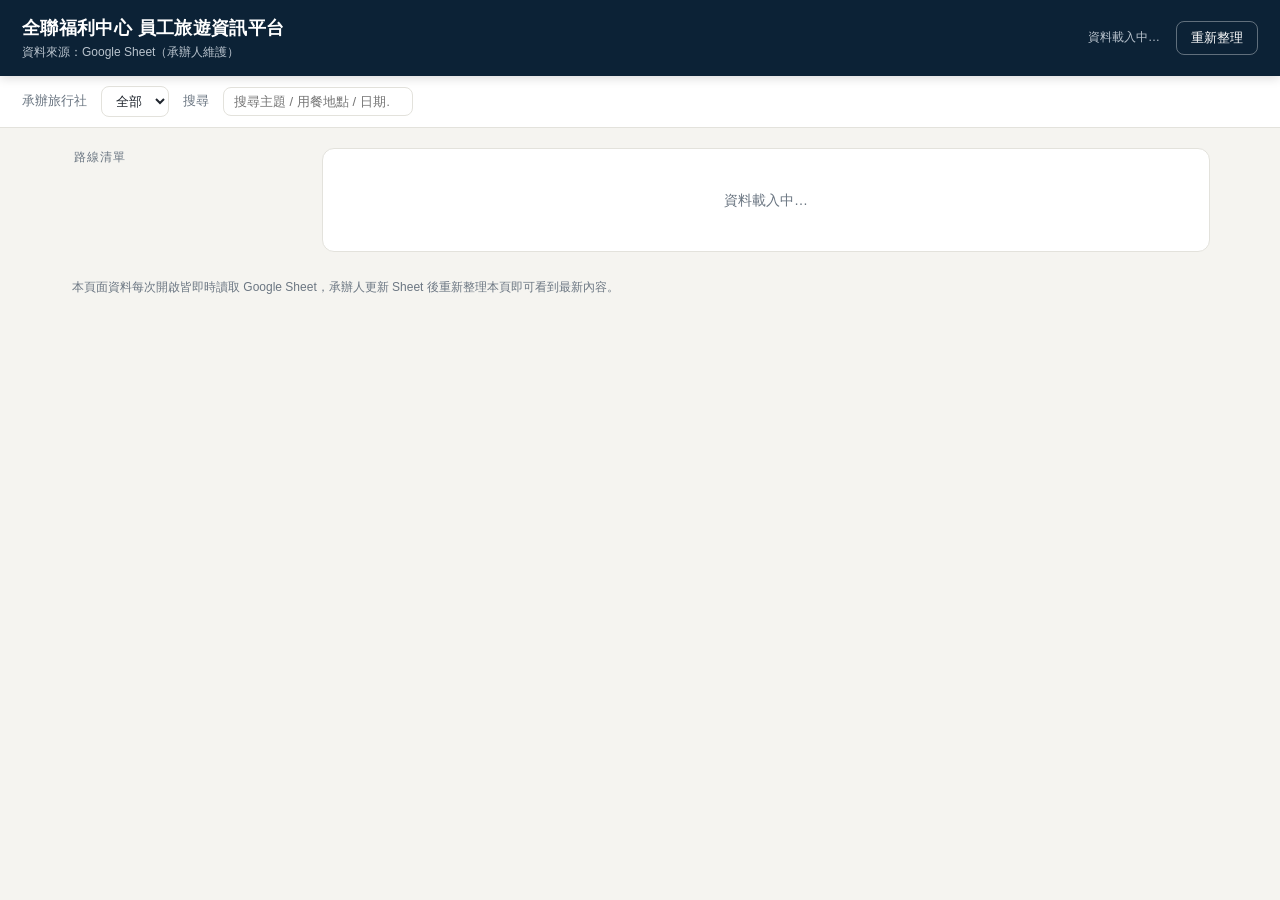
==== indexTravel.html @ f419403b "Add files via upload" ====
<!DOCTYPE html>
<html lang="zh-Hant">
<head>
<meta charset="UTF-8" />
<meta name="viewport" content="width=device-width, initial-scale=1.0" />
<title>員工旅遊資訊平台</title>
<style>
  /* ============================================================
     設計token：所有顏色/字體/間距集中在這裡，方便日後整體調整
     ============================================================ */
  :root{
    --navy:        #16334d;
    --navy-dark:   #0c2236;
    --paper:       #f5f4f0;
    --card:        #ffffff;
    --ink:         #20262e;
    --mute:        #6b7682;
    --line:        #e3e2dc;
    --red:         #c23b33;   /* 用餐地點標示 */
    --blue:        #2f6fa8;   /* 路線標示 */
    --amber:       #c98a1f;   /* 行程說明 */
    --green:       #2f7b6c;   /* 名單 */
    --radius: 12px;
    --font-zh: "Noto Sans TC", "PingFang TC", "Microsoft JhengHei", "Heiti TC", sans-serif;
    --font-num: "Helvetica Neue", Arial, var(--font-zh);
  }
  /* 每條路線各配一個識別色，視覺上像捷運路線編號，方便快速辨認 */
  .line-color-0{ --line-color:#c23b33; }
  .line-color-1{ --line-color:#2f6fa8; }
  .line-color-2{ --line-color:#2f7b6c; }
  .line-color-3{ --line-color:#c98a1f; }
  .line-color-4{ --line-color:#7a5fc2; }
  .line-color-5{ --line-color:#3d8fa6; }

  *{ box-sizing:border-box; }
  html,body{ margin:0; padding:0; }
  body{
    background:var(--paper);
    color:var(--ink);
    font-family:var(--font-zh);
    line-height:1.6;
  }

  /* ---------------- 頂部列 ---------------- */
  .topbar{
    background:var(--navy-dark);
    color:#fff;
    padding:14px 22px;
    display:flex;
    align-items:center;
    gap:16px;
    flex-wrap:wrap;
    position:sticky; top:0; z-index:20;
    box-shadow:0 2px 10px rgba(0,0,0,.15);
  }
  .topbar h1{
    font-size:18px;
    margin:0;
    font-weight:700;
    letter-spacing:.02em;
  }
  .topbar .sub{
    font-size:12px;
    color:#b9c3cd;
  }
  .topbar-spacer{ flex:1; }
  .topbar .meta{
    font-size:12px;
    color:#b9c3cd;
    text-align:right;
  }
  .btn{
    border:1px solid rgba(255,255,255,.35);
    background:transparent;
    color:#fff;
    padding:7px 14px;
    border-radius:8px;
    font-size:13px;
    cursor:pointer;
    font-family:var(--font-zh);
  }
  .btn:hover{ background:rgba(255,255,255,.12); }
  .btn:focus-visible, a:focus-visible, button:focus-visible, select:focus-visible{
    outline:2px solid #ffd76a; outline-offset:2px;
  }

  /* ---------------- 篩選列 ---------------- */
  .filterbar{
    background:#fff;
    border-bottom:1px solid var(--line);
    padding:10px 22px;
    display:flex;
    gap:14px;
    align-items:center;
    flex-wrap:wrap;
    position:sticky; top:56px; z-index:19;
  }
  .filterbar label{ font-size:13px; color:var(--mute); }
  .filterbar select, .filterbar input[type=search]{
    font-family:var(--font-zh);
    font-size:13px;
    padding:6px 10px;
    border:1px solid var(--line);
    border-radius:8px;
    background:#fff;
    color:var(--ink);
  }

  /* ---------------- 整體版面 ---------------- */
  .layout{
    display:flex;
    max-width:1180px;
    margin:0 auto;
    gap:22px;
    padding:20px;
    align-items:flex-start;
  }

  /* 側邊：路線清單 */
  .route-nav{
    width:230px;
    flex-shrink:0;
    display:flex;
    flex-direction:column;
    gap:8px;
  }
  .route-nav-title{
    font-size:12px;
    color:var(--mute);
    text-transform:uppercase;
    letter-spacing:.08em;
    margin:0 4px 4px;
  }
  .route-item{
    display:flex;
    align-items:center;
    gap:10px;
    background:var(--card);
    border:1px solid var(--line);
    border-left:4px solid var(--line-color);
    border-radius:10px;
    padding:10px 12px;
    cursor:pointer;
    text-align:left;
    width:100%;
    font-family:var(--font-zh);
  }
  .route-item:hover{ border-color:var(--line-color); }
  .route-item.active{
    background:var(--navy);
    border-color:var(--navy);
    color:#fff;
  }
  .route-item.active .route-item-theme{ color:#cfd9e2; }
  .route-badge{
    width:30px; height:30px; flex-shrink:0;
    border-radius:50%;
    background:var(--line-color);
    color:#fff;
    display:flex; align-items:center; justify-content:center;
    font-weight:700; font-size:13px;
    font-family:var(--font-num);
  }
  .route-item-text{ overflow:hidden; }
  .route-item-name{ font-size:13.5px; font-weight:700; white-space:nowrap; overflow:hidden; text-overflow:ellipsis; }
  .route-item-theme{ font-size:11.5px; color:var(--mute); white-space:nowrap; overflow:hidden; text-overflow:ellipsis; }

  /* 內容區 */
  .content{ flex:1; min-width:0; }

  .route-card{
    background:var(--navy);
    color:#fff;
    border-radius:var(--radius);
    padding:22px 26px;
    position:relative;
    overflow:hidden;
  }
  .route-card::before{
    content:"";
    position:absolute; inset:0;
    border-left:8px solid var(--line-color);
  }
  .route-card-head{
    display:flex; align-items:center; gap:14px; margin-bottom:14px;
  }
  .route-card-badge{
    width:46px; height:46px; border-radius:50%;
    background:var(--line-color);
    display:flex; align-items:center; justify-content:center;
    font-size:18px; font-weight:700; font-family:var(--font-num);
    flex-shrink:0;
  }
  .route-card-head h2{ margin:0; font-size:22px; font-weight:700; }
  .route-card-head .path{
    font-size:12.5px; color:#b9c3cd; margin-top:2px;
  }
  .route-card-rows{ display:flex; flex-direction:column; gap:6px; font-size:14px; }
  .marker-row{ display:flex; align-items:baseline; gap:8px; }
  .dot{ width:9px; height:9px; border-radius:50%; flex-shrink:0; }
  .dot.theme{ background:var(--red); }
  .dot.meal{ background:var(--red); }
  .marker-row b{ font-weight:700; }

  /* 梯次表 */
  .batches{
    margin-top:16px;
    background:var(--card);
    border-radius:var(--radius);
    border:1px solid var(--line);
    overflow:hidden;
  }
  table{ width:100%; border-collapse:collapse; font-size:13.5px; }
  thead th{
    background:#eef0ed;
    color:var(--mute);
    font-weight:700;
    text-align:left;
    padding:10px 14px;
    font-size:12px;
    letter-spacing:.03em;
    border-bottom:1px solid var(--line);
  }
  tbody td{
    padding:11px 14px;
    border-bottom:1px solid var(--line);
    vertical-align:middle;
  }
  tbody tr:last-child td{ border-bottom:none; }
  tbody tr:hover{ background:#fafaf7; }
  .seq-badge{
    display:inline-flex; align-items:center; justify-content:center;
    width:24px; height:24px; border-radius:50%;
    background:var(--line-color); color:#fff; font-weight:700; font-size:12px;
    font-family:var(--font-num);
  }
  .date-cell b{ font-size:14px; }
  .date-cell .wk{ color:var(--mute); font-size:12px; margin-left:3px; }
  .agency-tag{
    display:inline-block;
    font-size:11.5px;
    padding:3px 9px;
    border-radius:999px;
    background:#eef2f5;
    color:var(--blue);
    border:1px solid #d7e2ea;
    white-space:nowrap;
  }
  .doc-link{
    display:inline-flex; align-items:center; gap:6px;
    font-size:12.5px;
    padding:6px 10px;
    border-radius:8px;
    text-decoration:none;
    border:1px solid var(--line);
    color:var(--ink);
    background:#fff;
    max-width:230px;
  }
  .doc-link span{ overflow:hidden; text-overflow:ellipsis; white-space:nowrap; }
  .doc-link:hover{ border-color:var(--line-color); color:var(--line-color); }
  .doc-link.handbook{ border-color:#d7e2ea; }
  .doc-link.handbook:hover{ color:var(--blue); border-color:var(--blue); }
  .doc-link.brief{ border-color:#ecdcc0; }
  .doc-link.brief:hover{ color:var(--amber); border-color:var(--amber); }
  .doc-link.roster{ border-color:#cfe6e0; }
  .doc-link.roster:hover{ color:var(--green); border-color:var(--green); }
  .doc-missing{ font-size:12px; color:#b6bcc2; }
  .doc-cell{ display:flex; flex-direction:column; gap:5px; align-items:flex-start; }

  .empty, .loading, .errorbox{
    background:var(--card); border:1px solid var(--line); border-radius:var(--radius);
    padding:40px 24px; text-align:center; color:var(--mute); font-size:14px;
  }
  .errorbox{ color:#8a2f29; border-color:#e3c3bf; background:#fdf3f1; }

  footer{
    max-width:1180px; margin:0 auto; padding:6px 22px 40px;
    font-size:12px; color:var(--mute);
  }

  /* ---------------- 手機版 ---------------- */
  @media (max-width: 760px){
    .layout{ flex-direction:column; padding:14px; }
    .route-nav{
      width:100%;
      flex-direction:row;
      overflow-x:auto;
      padding-bottom:4px;
    }
    .route-item{ width:auto; flex-shrink:0; min-width:160px; }
    table, thead, tbody, th, td, tr{ display:block; }
    thead{ display:none; }
    tbody tr{
      border:1px solid var(--line); border-radius:10px; margin:10px; padding:10px 4px;
    }
    tbody td{ border-bottom:none; padding:6px 10px; }
    tbody td::before{
      content: attr(data-label);
      display:block; font-size:11px; color:var(--mute); margin-bottom:3px;
    }
  }
</style>
</head>
<body>

<div class="topbar">
  <div>
    <h1>全聯福利中心 員工旅遊資訊平台</h1>
    <div class="sub">資料來源：Google Sheet（承辦人維護）</div>
  </div>
  <div class="topbar-spacer"></div>
  <div class="meta" id="updatedMeta">資料載入中…</div>
  <button class="btn" id="refreshBtn">重新整理</button>
</div>

<div class="filterbar">
  <label for="agencyFilter">承辦旅行社</label>
  <select id="agencyFilter">
    <option value="">全部</option>
  </select>

  <label for="searchInput">搜尋</label>
  <input id="searchInput" type="search" placeholder="搜尋主題 / 用餐地點 / 日期…" />
</div>

<div class="layout">
  <nav class="route-nav" id="routeNav" aria-label="路線清單">
    <p class="route-nav-title">路線清單</p>
    <!-- 路線按鈕由 JS 動態產生 -->
  </nav>

  <main class="content" id="content">
    <div class="loading">資料載入中…</div>
  </main>
</div>

<footer>
  本頁面資料每次開啟皆即時讀取 Google Sheet，承辦人更新 Sheet 後重新整理本頁即可看到最新內容。
</footer>

<script>
/* ============================================================
   1. 設定區：把這個換成你「發布到網路」產生的 CSV 連結
   ============================================================
   操作方式：Google Sheet → 檔案 → 共用 → 發布到網路 →
            選擇分頁 → 格式選 csv → 發布 → 複製連結貼在下面
*/
    /*const SHEET_CSV_URL = "REPLACE_WITH_YOUR_PUBLISHED_CSV_URL";*/
    const SHEET_CSV_URL = "https://docs.google.com/spreadsheets/d/e/2PACX-1vSj9Xy7r1N8FMwFSySh_yJUDwo6P9Mfavt4BKgwAUfkSbQ4c5D5KthZnwOC3e_RxDAa8SIiWXRsGWYJ/pub?gid=0&single=true&output=csv";

/* 找不到/尚未設定真實連結時，使用以下示範資料，
   讓頁面在學習/測試階段也能正常運作。
   正式上線後把 SHEET_CSV_URL 換成真連結即可，這段示範資料就不會被用到。
const DEMO_CSV = `路線編號,路線名稱,主題,用餐地點,發車起點,到站景點,梯次,出發日期,承辦旅行社,手冊檔名,手冊連結,說明檔名,說明連結,名單連結
3,路線3,林美石磬+宜蘭傳藝,蘭城晶英櫻桃鴨,華山營業所,宜蘭火車站,1,2026/03/31,台北島語,0331--台北島語.pdf,https://drive.google.com/file/d/17GAGuLcNr2FB-U2HPZwJNo9GB1rehEVk/view?usp=drive_link,,,
3,路線3,林美石磬+宜蘭傳藝,蘭城晶英櫻桃鴨,華山營業所,宜蘭火車站,2,2026/04/07,全聯宜蘭旅行社,,,,,
3,路線3,林美石磬+宜蘭傳藝,蘭城晶英櫻桃鴨,華山營業所,宜蘭火車站,3,2026/04/09,台北島語,,,,,
3,路線3,林美石磬+宜蘭傳藝,蘭城晶英櫻桃鴨,華山營業所,宜蘭火車站,4,2026/04/14,全聯宜蘭旅行社,0414--全聯宜蘭手冊(改).pdf,https://drive.google.com/file/d/16RAHfsYda_t1huNxeiL0kbvCjxoOJdnE/view?usp=drive_link,,,
3,路線3,林美石磬+宜蘭傳藝,蘭城晶英櫻桃鴨,華山營業所,宜蘭火車站,5,2026/04/16,台北島語,,,,,
3,路線3,林美石磬+宜蘭傳藝,蘭城晶英櫻桃鴨,華山營業所,宜蘭火車站,6,2026/04/21,全聯宜蘭旅行社,,,,,
3,路線3,林美石磬+宜蘭傳藝,蘭城晶英櫻桃鴨,華山營業所,宜蘭火車站,7,2026/04/23,台北島語,,,,,
3,路線3,林美石磬+宜蘭傳藝,蘭城晶英櫻桃鴨,華山營業所,宜蘭火車站,8,2026/04/28,全聯宜蘭旅行社,,,,,
1,路線1,日月潭採茶趣+九族文化村,向山美食館,華山營業所,日月潭,1,2026/03/24,台北島語,,,,,
1,路線1,日月潭採茶趣+九族文化村,向山美食館,華山營業所,日月潭,2,2026/04/02,台北島語,,,,,
2,路線2,溪頭妖怪村+忘憂森林,竹屋餐廳,宜蘭火車站,溪頭,1,2026/03/26,全聯宜蘭旅行社,,,,,
2,路線2,溪頭妖怪村+忘憂森林,竹屋餐廳,宜蘭火車站,溪頭,2,2026/04/11,全聯宜蘭旅行社,,,,,
`; */

/* ============================================================
   2. 極簡 CSV 解析器（支援雙引號內含逗號/換行，不依賴外部套件）
   ============================================================ */
function parseCSV(text){
  const rows = [];
  let row = [], field = "", inQuotes = false;
  for(let i=0; i<text.length; i++){
    const c = text[i];
    if(inQuotes){
      if(c === '"'){
        if(text[i+1] === '"'){ field += '"'; i++; }
        else inQuotes = false;
      } else field += c;
    } else {
      if(c === '"') inQuotes = true;
      else if(c === ','){ row.push(field); field=""; }
      else if(c === '\n'){ row.push(field); rows.push(row); row=[]; field=""; }
      else if(c === '\r'){ /* ignore, \n handles line break */ }
      else field += c;
    }
  }
  if(field.length || row.length){ row.push(field); rows.push(row); }
  if(!rows.length) return [];
  const headers = rows[0].map(h => h.trim());
  return rows.slice(1)
    .filter(r => r.some(v => v && v.trim() !== ""))
    .map(r => {
      const obj = {};
      headers.forEach((h, idx) => obj[h] = (r[idx] ?? "").trim());
      return obj;
    });
}

/* ============================================================
   3. 工具函式
   ============================================================ */
function isRealLink(v){
  return !!v && /^https?:\/\//i.test(v.trim());
}

function weekdayLabel(dateStr){
  // 接受 2026/03/31 或 2026-03-31，自動算出星期幾，格式對齊原始介面：03/31(二)
  if(!dateStr) return { md: "", wk: "" };
  const norm = dateStr.replace(/-/g, "/");
  const parts = norm.split("/");
  if(parts.length < 3) return { md: dateStr, wk: "" };
  const [y, m, d] = parts.map(Number);
  const dt = new Date(y, m-1, d);
  if(isNaN(dt.getTime())) return { md: dateStr, wk: "" };
  const wkChars = ["日","一","二","三","四","五","六"];
  const md = `${String(m).padStart(2,"0")}/${String(d).padStart(2,"0")}`;
  return { md, wk: wkChars[dt.getDay()], sortKey: dt.getTime() };
}

function escapeHtml(s){
  return (s ?? "").replace(/[&<>"']/g, c => ({
    "&":"&amp;","<":"&lt;",">":"&gt;",'"':"&quot;","'":"&#39;"
  }[c]));
}

/* ============================================================
   4. 資料載入與分組
   ============================================================ */
let ROUTES = [];        // 分組後的路線陣列
let ACTIVE_ROUTE = null;
let AGENCY_FILTER = "";
let SEARCH_TERM = "";

async function loadData(){
  setLoading();
  let csvText = "";
  let usedDemo = false;
  try{
    if(!SHEET_CSV_URL || SHEET_CSV_URL.startsWith("REPLACE_")){
      throw new Error("尚未設定 SHEET_CSV_URL");
    }
    const res = await fetch(SHEET_CSV_URL, { cache: "no-store" });
    if(!res.ok) throw new Error("HTTP " + res.status);
    csvText = await res.text();
  } catch(err){
    console.warn("讀取 Google Sheet 失敗，改用示範資料：", err.message);
    csvText = DEMO_CSV;
    usedDemo = true;
  }

  const rows = parseCSV(csvText);
  ROUTES = groupRoutes(rows);
  renderAgencyOptions(rows);
  renderRouteNav();
  if(!ACTIVE_ROUTE && ROUTES.length) ACTIVE_ROUTE = ROUTES[0].id;
  renderContent();
  updateMeta(usedDemo);
}

function groupRoutes(rows){
  const map = new Map();
  rows.forEach(r => {
    const id = r["路線編號"] || r["路線名稱"] || "未分類";
    if(!map.has(id)){
      map.set(id, {
        id,
        name: r["路線名稱"] || ("路線" + id),
        theme: r["主題"] || "",
        meal: r["用餐地點"] || "",
        from: r["發車起點"] || "",
        to: r["到站景點"] || "",
        batches: []
      });
    }
    map.get(id).batches.push(r);
  });
  const list = Array.from(map.values());
  list.forEach(rt => {
    rt.batches.sort((a,b) => (Number(a["梯次"])||0) - (Number(b["梯次"])||0));
  });
  list.sort((a,b) => (Number(a.id)||0) - (Number(b.id)||0));
  return list;
}

function renderAgencyOptions(rows){
  const sel = document.getElementById("agencyFilter");
  const current = sel.value;
  const agencies = Array.from(new Set(rows.map(r => r["承辦旅行社"]).filter(Boolean))).sort();
  sel.innerHTML = '<option value="">全部</option>' +
    agencies.map(a => `<option value="${escapeHtml(a)}">${escapeHtml(a)}</option>`).join("");
  if(agencies.includes(current)) sel.value = current;
}

/* ============================================================
   5. 畫面渲染
   ============================================================ */
function setLoading(){
  document.getElementById("content").innerHTML = '<div class="loading">資料載入中…</div>';
}

function updateMeta(usedDemo){
  const now = new Date();
  const stamp = now.toLocaleString("zh-TW", { hour12:false });
  const meta = document.getElementById("updatedMeta");
  meta.textContent = (usedDemo ? "⚠ 目前顯示示範資料（尚未連接 Sheet）・" : "") + "最後更新：" + stamp;
}

function renderRouteNav(){
  const nav = document.getElementById("routeNav");
  const title = '<p class="route-nav-title">路線清單</p>';
  nav.innerHTML = title + ROUTES.map((rt, idx) => `
    <button class="route-item line-color-${idx % 6} ${rt.id===ACTIVE_ROUTE ? "active":""}"
            data-route="${escapeHtml(rt.id)}">
      <span class="route-badge">${escapeHtml(rt.id)}</span>
      <span class="route-item-text">
        <span class="route-item-name">${escapeHtml(rt.name)}</span>
        <span class="route-item-theme">${escapeHtml(rt.theme)}</span>
      </span>
    </button>
  `).join("");

  nav.querySelectorAll(".route-item").forEach(btn => {
    btn.addEventListener("click", () => {
      ACTIVE_ROUTE = btn.dataset.route;
      renderRouteNav();
      renderContent();
    });
  });
}

function docLinkHtml(filename, url, cls, icon){
  if(isRealLink(url)){
    const label = filename && filename.trim() ? filename : "下載檔案";
    return `<a class="doc-link ${cls}" href="${escapeHtml(url)}" target="_blank" rel="noopener">
              ${icon}<span>${escapeHtml(label)}</span>
            </a>`;
  }
  return `<span class="doc-missing">尚未提供</span>`;
}

function renderContent(){
  const content = document.getElementById("content");
  const rt = ROUTES.find(r => r.id === ACTIVE_ROUTE);
  if(!rt){
    content.innerHTML = '<div class="empty">尚無路線資料，請確認 Google Sheet 內容。</div>';
    return;
  }
  const idx = ROUTES.indexOf(rt);

  let batches = rt.batches;
  if(AGENCY_FILTER){
    batches = batches.filter(b => b["承辦旅行社"] === AGENCY_FILTER);
  }
  if(SEARCH_TERM){
    const term = SEARCH_TERM.toLowerCase();
    const haystack = [rt.theme, rt.meal, rt.from, rt.to].join(" ").toLowerCase();
    batches = batches.filter(b =>
      haystack.includes(term) ||
      (b["出發日期"]||"").toLowerCase().includes(term) ||
      (b["承辦旅行社"]||"").toLowerCase().includes(term)
    );
  }

  const rowsHtml = batches.length ? batches.map(b => {
    const { md, wk } = weekdayLabel(b["出發日期"]);
    return `
      <tr>
        <td data-label="梯次"><span class="seq-badge">${escapeHtml(b["梯次"]||"-")}</span></td>
        <td data-label="出發日期" class="date-cell"><b>${escapeHtml(md)}</b><span class="wk">${wk ? "("+wk+")":""}</span></td>
        <td data-label="承辦旅行社">${b["承辦旅行社"] ? `<span class="agency-tag">${escapeHtml(b["承辦旅行社"])}</span>` : "-"}</td>
        <td data-label="旅遊手冊">
          <div class="doc-cell">
            ${docLinkHtml(b["手冊檔名"], b["手冊連結"], "handbook", iconBook())}
          </div>
        </td>
        <td data-label="行程說明">
          <div class="doc-cell">
            ${docLinkHtml(b["說明檔名"], b["說明連結"], "brief", iconDoc())}
          </div>
        </td>
        <td data-label="報名名單">
          <div class="doc-cell">
            ${isRealLink(b["名單連結"]) ? docLinkHtml("報名名單.pdf", b["名單連結"], "roster", iconList()) : '<span class="doc-missing">-</span>'}
          </div>
        </td>
      </tr>`;
  }).join("") : `<tr><td colspan="6"><div class="empty">沒有符合篩選條件的梯次</div></td></tr>`;

  content.innerHTML = `
    <div class="route-card line-color-${idx % 6}">
      <div class="route-card-head">
        <div class="route-card-badge">${escapeHtml(rt.id)}</div>
        <div>
          <h2>${escapeHtml(rt.name)}</h2>
          <div class="path">${escapeHtml(rt.from)} → ${escapeHtml(rt.to)}</div>
        </div>
      </div>
      <div class="route-card-rows">
        <div class="marker-row"><span class="dot theme"></span> 主題：<b>${escapeHtml(rt.theme)}</b></div>
        <div class="marker-row"><span class="dot meal"></span> 午餐：<b>${escapeHtml(rt.meal)}</b></div>
      </div>
    </div>

    <div class="batches">
      <table>
        <thead>
          <tr>
            <th style="width:60px">梯次</th>
            <th style="width:110px">出發日期</th>
            <th style="width:130px">承辦旅行社</th>
            <th>旅遊手冊</th>
            <th>行程說明</th>
            <th>報名名單</th>
          </tr>
        </thead>
        <tbody>${rowsHtml}</tbody>
      </table>
    </div>
  `;
}

/* 小圖示，純 SVG 內嵌，不依賴外部圖示庫 */
function iconBook(){ return `<svg width="14" height="14" viewBox="0 0 24 24" fill="none" stroke="currentColor" stroke-width="2"><path d="M4 19.5A2.5 2.5 0 0 1 6.5 17H20"/><path d="M6.5 2H20v20H6.5A2.5 2.5 0 0 1 4 19.5v-15A2.5 2.5 0 0 1 6.5 2z"/></svg>`; }
function iconDoc(){ return `<svg width="14" height="14" viewBox="0 0 24 24" fill="none" stroke="currentColor" stroke-width="2"><path d="M14 2H6a2 2 0 0 0-2 2v16a2 2 0 0 0 2 2h12a2 2 0 0 0 2-2V8z"/><path d="M14 2v6h6"/></svg>`; }
function iconList(){ return `<svg width="14" height="14" viewBox="0 0 24 24" fill="none" stroke="currentColor" stroke-width="2"><path d="M8 6h13M8 12h13M8 18h13M3 6h.01M3 12h.01M3 18h.01"/></svg>`; }

/* ============================================================
   6. 事件綁定
   ============================================================ */
document.getElementById("refreshBtn").addEventListener("click", loadData);
document.getElementById("agencyFilter").addEventListener("change", e => {
  AGENCY_FILTER = e.target.value;
  renderContent();
});
document.getElementById("searchInput").addEventListener("input", e => {
  SEARCH_TERM = e.target.value.trim();
  renderContent();
});

loadData();
</script>
</body>
</html>
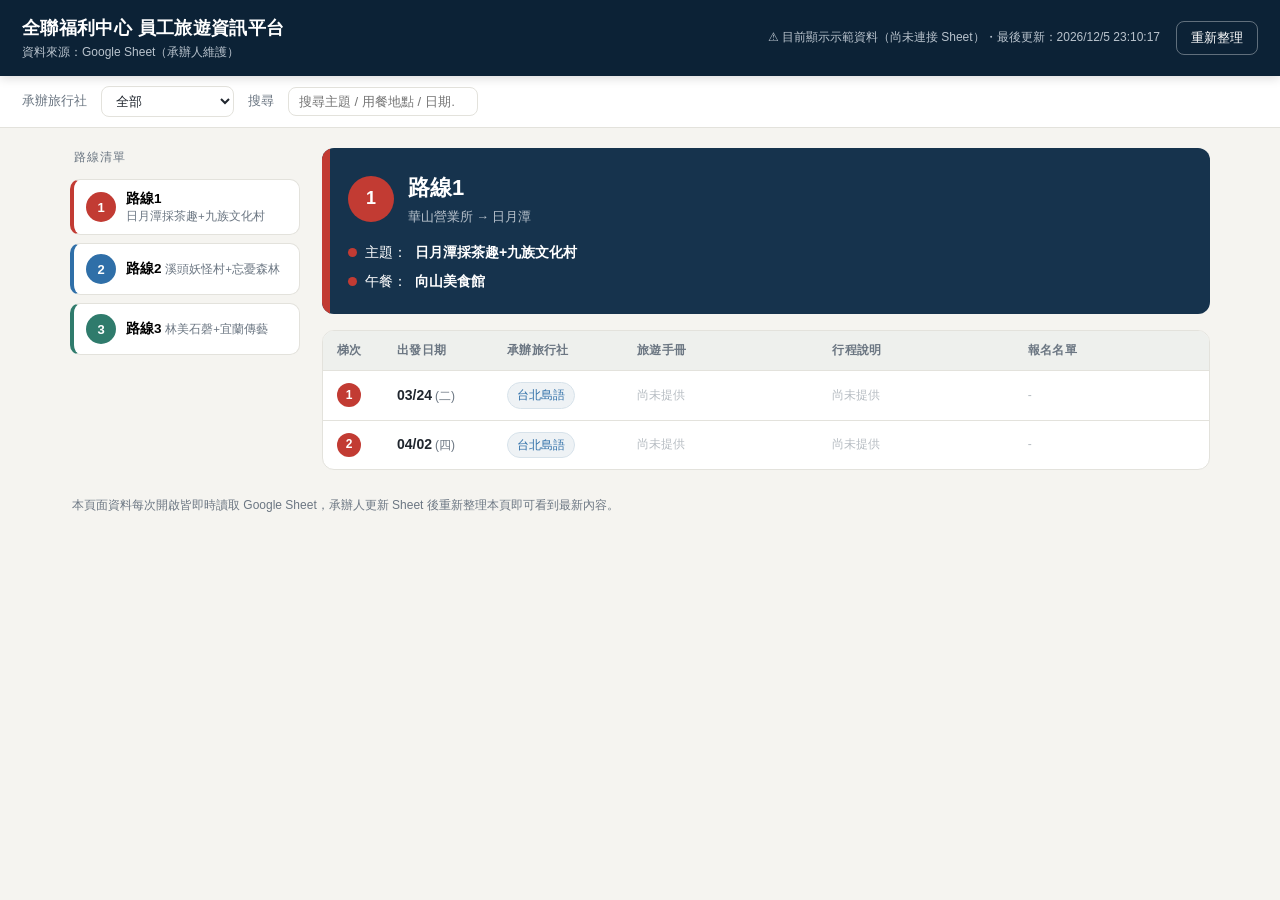
==== commit ae364e5b: "Add files via upload" ====
--- a/indexTravel.html
+++ b/indexTravel.html
@@ -1,647 +1,888 @@
-<!DOCTYPE html>
-<html lang="zh-Hant">
-<head>
-<meta charset="UTF-8" />
-<meta name="viewport" content="width=device-width, initial-scale=1.0" />
-<title>員工旅遊資訊平台</title>
-<style>
-  /* ============================================================
-     設計token：所有顏色/字體/間距集中在這裡，方便日後整體調整
-     ============================================================ */
-  :root{
-    --navy:        #16334d;
-    --navy-dark:   #0c2236;
-    --paper:       #f5f4f0;
-    --card:        #ffffff;
-    --ink:         #20262e;
-    --mute:        #6b7682;
-    --line:        #e3e2dc;
-    --red:         #c23b33;   /* 用餐地點標示 */
-    --blue:        #2f6fa8;   /* 路線標示 */
-    --amber:       #c98a1f;   /* 行程說明 */
-    --green:       #2f7b6c;   /* 名單 */
-    --radius: 12px;
-    --font-zh: "Noto Sans TC", "PingFang TC", "Microsoft JhengHei", "Heiti TC", sans-serif;
-    --font-num: "Helvetica Neue", Arial, var(--font-zh);
-  }
-  /* 每條路線各配一個識別色，視覺上像捷運路線編號，方便快速辨認 */
-  .line-color-0{ --line-color:#c23b33; }
-  .line-color-1{ --line-color:#2f6fa8; }
-  .line-color-2{ --line-color:#2f7b6c; }
-  .line-color-3{ --line-color:#c98a1f; }
-  .line-color-4{ --line-color:#7a5fc2; }
-  .line-color-5{ --line-color:#3d8fa6; }
-
-  *{ box-sizing:border-box; }
-  html,body{ margin:0; padding:0; }
-  body{
-    background:var(--paper);
-    color:var(--ink);
-    font-family:var(--font-zh);
-    line-height:1.6;
-  }
-
-  /* ---------------- 頂部列 ---------------- */
-  .topbar{
-    background:var(--navy-dark);
-    color:#fff;
-    padding:14px 22px;
-    display:flex;
-    align-items:center;
-    gap:16px;
-    flex-wrap:wrap;
-    position:sticky; top:0; z-index:20;
-    box-shadow:0 2px 10px rgba(0,0,0,.15);
-  }
-  .topbar h1{
-    font-size:18px;
-    margin:0;
-    font-weight:700;
-    letter-spacing:.02em;
-  }
-  .topbar .sub{
-    font-size:12px;
-    color:#b9c3cd;
-  }
-  .topbar-spacer{ flex:1; }
-  .topbar .meta{
-    font-size:12px;
-    color:#b9c3cd;
-    text-align:right;
-  }
-  .btn{
-    border:1px solid rgba(255,255,255,.35);
-    background:transparent;
-    color:#fff;
-    padding:7px 14px;
-    border-radius:8px;
-    font-size:13px;
-    cursor:pointer;
-    font-family:var(--font-zh);
-  }
-  .btn:hover{ background:rgba(255,255,255,.12); }
-  .btn:focus-visible, a:focus-visible, button:focus-visible, select:focus-visible{
-    outline:2px solid #ffd76a; outline-offset:2px;
-  }
-
-  /* ---------------- 篩選列 ---------------- */
-  .filterbar{
-    background:#fff;
-    border-bottom:1px solid var(--line);
-    padding:10px 22px;
-    display:flex;
-    gap:14px;
-    align-items:center;
-    flex-wrap:wrap;
-    position:sticky; top:56px; z-index:19;
-  }
-  .filterbar label{ font-size:13px; color:var(--mute); }
-  .filterbar select, .filterbar input[type=search]{
-    font-family:var(--font-zh);
-    font-size:13px;
-    padding:6px 10px;
-    border:1px solid var(--line);
-    border-radius:8px;
-    background:#fff;
-    color:var(--ink);
-  }
-
-  /* ---------------- 整體版面 ---------------- */
-  .layout{
-    display:flex;
-    max-width:1180px;
-    margin:0 auto;
-    gap:22px;
-    padding:20px;
-    align-items:flex-start;
-  }
-
-  /* 側邊：路線清單 */
-  .route-nav{
-    width:230px;
-    flex-shrink:0;
-    display:flex;
-    flex-direction:column;
-    gap:8px;
-  }
-  .route-nav-title{
-    font-size:12px;
-    color:var(--mute);
-    text-transform:uppercase;
-    letter-spacing:.08em;
-    margin:0 4px 4px;
-  }
-  .route-item{
-    display:flex;
-    align-items:center;
-    gap:10px;
-    background:var(--card);
-    border:1px solid var(--line);
-    border-left:4px solid var(--line-color);
-    border-radius:10px;
-    padding:10px 12px;
-    cursor:pointer;
-    text-align:left;
-    width:100%;
-    font-family:var(--font-zh);
-  }
-  .route-item:hover{ border-color:var(--line-color); }
-  .route-item.active{
-    background:var(--navy);
-    border-color:var(--navy);
-    color:#fff;
-  }
-  .route-item.active .route-item-theme{ color:#cfd9e2; }
-  .route-badge{
-    width:30px; height:30px; flex-shrink:0;
-    border-radius:50%;
-    background:var(--line-color);
-    color:#fff;
-    display:flex; align-items:center; justify-content:center;
-    font-weight:700; font-size:13px;
-    font-family:var(--font-num);
-  }
-  .route-item-text{ overflow:hidden; }
-  .route-item-name{ font-size:13.5px; font-weight:700; white-space:nowrap; overflow:hidden; text-overflow:ellipsis; }
-  .route-item-theme{ font-size:11.5px; color:var(--mute); white-space:nowrap; overflow:hidden; text-overflow:ellipsis; }
-
-  /* 內容區 */
-  .content{ flex:1; min-width:0; }
-
-  .route-card{
-    background:var(--navy);
-    color:#fff;
-    border-radius:var(--radius);
-    padding:22px 26px;
-    position:relative;
-    overflow:hidden;
-  }
-  .route-card::before{
-    content:"";
-    position:absolute; inset:0;
-    border-left:8px solid var(--line-color);
-  }
-  .route-card-head{
-    display:flex; align-items:center; gap:14px; margin-bottom:14px;
-  }
-  .route-card-badge{
-    width:46px; height:46px; border-radius:50%;
-    background:var(--line-color);
-    display:flex; align-items:center; justify-content:center;
-    font-size:18px; font-weight:700; font-family:var(--font-num);
-    flex-shrink:0;
-  }
-  .route-card-head h2{ margin:0; font-size:22px; font-weight:700; }
-  .route-card-head .path{
-    font-size:12.5px; color:#b9c3cd; margin-top:2px;
-  }
-  .route-card-rows{ display:flex; flex-direction:column; gap:6px; font-size:14px; }
-  .marker-row{ display:flex; align-items:baseline; gap:8px; }
-  .dot{ width:9px; height:9px; border-radius:50%; flex-shrink:0; }
-  .dot.theme{ background:var(--red); }
-  .dot.meal{ background:var(--red); }
-  .marker-row b{ font-weight:700; }
-
-  /* 梯次表 */
-  .batches{
-    margin-top:16px;
-    background:var(--card);
-    border-radius:var(--radius);
-    border:1px solid var(--line);
-    overflow:hidden;
-  }
-  table{ width:100%; border-collapse:collapse; font-size:13.5px; }
-  thead th{
-    background:#eef0ed;
-    color:var(--mute);
-    font-weight:700;
-    text-align:left;
-    padding:10px 14px;
-    font-size:12px;
-    letter-spacing:.03em;
-    border-bottom:1px solid var(--line);
-  }
-  tbody td{
-    padding:11px 14px;
-    border-bottom:1px solid var(--line);
-    vertical-align:middle;
-  }
-  tbody tr:last-child td{ border-bottom:none; }
-  tbody tr:hover{ background:#fafaf7; }
-  .seq-badge{
-    display:inline-flex; align-items:center; justify-content:center;
-    width:24px; height:24px; border-radius:50%;
-    background:var(--line-color); color:#fff; font-weight:700; font-size:12px;
-    font-family:var(--font-num);
-  }
-  .date-cell b{ font-size:14px; }
-  .date-cell .wk{ color:var(--mute); font-size:12px; margin-left:3px; }
-  .agency-tag{
-    display:inline-block;
-    font-size:11.5px;
-    padding:3px 9px;
-    border-radius:999px;
-    background:#eef2f5;
-    color:var(--blue);
-    border:1px solid #d7e2ea;
-    white-space:nowrap;
-  }
-  .doc-link{
-    display:inline-flex; align-items:center; gap:6px;
-    font-size:12.5px;
-    padding:6px 10px;
-    border-radius:8px;
-    text-decoration:none;
-    border:1px solid var(--line);
-    color:var(--ink);
-    background:#fff;
-    max-width:230px;
-  }
-  .doc-link span{ overflow:hidden; text-overflow:ellipsis; white-space:nowrap; }
-  .doc-link:hover{ border-color:var(--line-color); color:var(--line-color); }
-  .doc-link.handbook{ border-color:#d7e2ea; }
-  .doc-link.handbook:hover{ color:var(--blue); border-color:var(--blue); }
-  .doc-link.brief{ border-color:#ecdcc0; }
-  .doc-link.brief:hover{ color:var(--amber); border-color:var(--amber); }
-  .doc-link.roster{ border-color:#cfe6e0; }
-  .doc-link.roster:hover{ color:var(--green); border-color:var(--green); }
-  .doc-missing{ font-size:12px; color:#b6bcc2; }
-  .doc-cell{ display:flex; flex-direction:column; gap:5px; align-items:flex-start; }
-
-  .empty, .loading, .errorbox{
-    background:var(--card); border:1px solid var(--line); border-radius:var(--radius);
-    padding:40px 24px; text-align:center; color:var(--mute); font-size:14px;
-  }
-  .errorbox{ color:#8a2f29; border-color:#e3c3bf; background:#fdf3f1; }
-
-  footer{
-    max-width:1180px; margin:0 auto; padding:6px 22px 40px;
-    font-size:12px; color:var(--mute);
-  }
-
-  /* ---------------- 手機版 ---------------- */
-  @media (max-width: 760px){
-    .layout{ flex-direction:column; padding:14px; }
-    .route-nav{
-      width:100%;
-      flex-direction:row;
-      overflow-x:auto;
-      padding-bottom:4px;
-    }
-    .route-item{ width:auto; flex-shrink:0; min-width:160px; }
-    table, thead, tbody, th, td, tr{ display:block; }
-    thead{ display:none; }
-    tbody tr{
-      border:1px solid var(--line); border-radius:10px; margin:10px; padding:10px 4px;
-    }
-    tbody td{ border-bottom:none; padding:6px 10px; }
-    tbody td::before{
-      content: attr(data-label);
-      display:block; font-size:11px; color:var(--mute); margin-bottom:3px;
-    }
-  }
-</style>
-</head>
-<body>
-
-<div class="topbar">
-  <div>
-    <h1>全聯福利中心 員工旅遊資訊平台</h1>
-    <div class="sub">資料來源：Google Sheet（承辦人維護）</div>
-  </div>
-  <div class="topbar-spacer"></div>
-  <div class="meta" id="updatedMeta">資料載入中…</div>
-  <button class="btn" id="refreshBtn">重新整理</button>
-</div>
-
-<div class="filterbar">
-  <label for="agencyFilter">承辦旅行社</label>
-  <select id="agencyFilter">
-    <option value="">全部</option>
-  </select>
-
-  <label for="searchInput">搜尋</label>
-  <input id="searchInput" type="search" placeholder="搜尋主題 / 用餐地點 / 日期…" />
-</div>
-
-<div class="layout">
-  <nav class="route-nav" id="routeNav" aria-label="路線清單">
-    <p class="route-nav-title">路線清單</p>
-    <!-- 路線按鈕由 JS 動態產生 -->
-  </nav>
-
-  <main class="content" id="content">
-    <div class="loading">資料載入中…</div>
-  </main>
-</div>
-
-<footer>
-  本頁面資料每次開啟皆即時讀取 Google Sheet，承辦人更新 Sheet 後重新整理本頁即可看到最新內容。
-</footer>
-
-<script>
-/* ============================================================
-   1. 設定區：把這個換成你「發布到網路」產生的 CSV 連結
-   ============================================================
-   操作方式：Google Sheet → 檔案 → 共用 → 發布到網路 →
-            選擇分頁 → 格式選 csv → 發布 → 複製連結貼在下面
-*/
-    /*const SHEET_CSV_URL = "REPLACE_WITH_YOUR_PUBLISHED_CSV_URL";*/
-    const SHEET_CSV_URL = "https://docs.google.com/spreadsheets/d/e/2PACX-1vSj9Xy7r1N8FMwFSySh_yJUDwo6P9Mfavt4BKgwAUfkSbQ4c5D5KthZnwOC3e_RxDAa8SIiWXRsGWYJ/pub?gid=0&single=true&output=csv";
-
-/* 找不到/尚未設定真實連結時，使用以下示範資料，
-   讓頁面在學習/測試階段也能正常運作。
-   正式上線後把 SHEET_CSV_URL 換成真連結即可，這段示範資料就不會被用到。
-const DEMO_CSV = `路線編號,路線名稱,主題,用餐地點,發車起點,到站景點,梯次,出發日期,承辦旅行社,手冊檔名,手冊連結,說明檔名,說明連結,名單連結
-3,路線3,林美石磬+宜蘭傳藝,蘭城晶英櫻桃鴨,華山營業所,宜蘭火車站,1,2026/03/31,台北島語,0331--台北島語.pdf,https://drive.google.com/file/d/17GAGuLcNr2FB-U2HPZwJNo9GB1rehEVk/view?usp=drive_link,,,
-3,路線3,林美石磬+宜蘭傳藝,蘭城晶英櫻桃鴨,華山營業所,宜蘭火車站,2,2026/04/07,全聯宜蘭旅行社,,,,,
-3,路線3,林美石磬+宜蘭傳藝,蘭城晶英櫻桃鴨,華山營業所,宜蘭火車站,3,2026/04/09,台北島語,,,,,
-3,路線3,林美石磬+宜蘭傳藝,蘭城晶英櫻桃鴨,華山營業所,宜蘭火車站,4,2026/04/14,全聯宜蘭旅行社,0414--全聯宜蘭手冊(改).pdf,https://drive.google.com/file/d/16RAHfsYda_t1huNxeiL0kbvCjxoOJdnE/view?usp=drive_link,,,
-3,路線3,林美石磬+宜蘭傳藝,蘭城晶英櫻桃鴨,華山營業所,宜蘭火車站,5,2026/04/16,台北島語,,,,,
-3,路線3,林美石磬+宜蘭傳藝,蘭城晶英櫻桃鴨,華山營業所,宜蘭火車站,6,2026/04/21,全聯宜蘭旅行社,,,,,
-3,路線3,林美石磬+宜蘭傳藝,蘭城晶英櫻桃鴨,華山營業所,宜蘭火車站,7,2026/04/23,台北島語,,,,,
-3,路線3,林美石磬+宜蘭傳藝,蘭城晶英櫻桃鴨,華山營業所,宜蘭火車站,8,2026/04/28,全聯宜蘭旅行社,,,,,
-1,路線1,日月潭採茶趣+九族文化村,向山美食館,華山營業所,日月潭,1,2026/03/24,台北島語,,,,,
-1,路線1,日月潭採茶趣+九族文化村,向山美食館,華山營業所,日月潭,2,2026/04/02,台北島語,,,,,
-2,路線2,溪頭妖怪村+忘憂森林,竹屋餐廳,宜蘭火車站,溪頭,1,2026/03/26,全聯宜蘭旅行社,,,,,
-2,路線2,溪頭妖怪村+忘憂森林,竹屋餐廳,宜蘭火車站,溪頭,2,2026/04/11,全聯宜蘭旅行社,,,,,
-`; */
-
-/* ============================================================
-   2. 極簡 CSV 解析器（支援雙引號內含逗號/換行，不依賴外部套件）
-   ============================================================ */
-function parseCSV(text){
-  const rows = [];
-  let row = [], field = "", inQuotes = false;
-  for(let i=0; i<text.length; i++){
-    const c = text[i];
-    if(inQuotes){
-      if(c === '"'){
-        if(text[i+1] === '"'){ field += '"'; i++; }
-        else inQuotes = false;
-      } else field += c;
-    } else {
-      if(c === '"') inQuotes = true;
-      else if(c === ','){ row.push(field); field=""; }
-      else if(c === '\n'){ row.push(field); rows.push(row); row=[]; field=""; }
-      else if(c === '\r'){ /* ignore, \n handles line break */ }
-      else field += c;
-    }
-  }
-  if(field.length || row.length){ row.push(field); rows.push(row); }
-  if(!rows.length) return [];
-  const headers = rows[0].map(h => h.trim());
-  return rows.slice(1)
-    .filter(r => r.some(v => v && v.trim() !== ""))
-    .map(r => {
-      const obj = {};
-      headers.forEach((h, idx) => obj[h] = (r[idx] ?? "").trim());
-      return obj;
-    });
-}
-
-/* ============================================================
-   3. 工具函式
-   ============================================================ */
-function isRealLink(v){
-  return !!v && /^https?:\/\//i.test(v.trim());
-}
-
-function weekdayLabel(dateStr){
-  // 接受 2026/03/31 或 2026-03-31，自動算出星期幾，格式對齊原始介面：03/31(二)
-  if(!dateStr) return { md: "", wk: "" };
-  const norm = dateStr.replace(/-/g, "/");
-  const parts = norm.split("/");
-  if(parts.length < 3) return { md: dateStr, wk: "" };
-  const [y, m, d] = parts.map(Number);
-  const dt = new Date(y, m-1, d);
-  if(isNaN(dt.getTime())) return { md: dateStr, wk: "" };
-  const wkChars = ["日","一","二","三","四","五","六"];
-  const md = `${String(m).padStart(2,"0")}/${String(d).padStart(2,"0")}`;
-  return { md, wk: wkChars[dt.getDay()], sortKey: dt.getTime() };
-}
-
-function escapeHtml(s){
-  return (s ?? "").replace(/[&<>"']/g, c => ({
-    "&":"&amp;","<":"&lt;",">":"&gt;",'"':"&quot;","'":"&#39;"
-  }[c]));
-}
-
-/* ============================================================
-   4. 資料載入與分組
-   ============================================================ */
-let ROUTES = [];        // 分組後的路線陣列
-let ACTIVE_ROUTE = null;
-let AGENCY_FILTER = "";
-let SEARCH_TERM = "";
-
-async function loadData(){
-  setLoading();
-  let csvText = "";
-  let usedDemo = false;
-  try{
-    if(!SHEET_CSV_URL || SHEET_CSV_URL.startsWith("REPLACE_")){
-      throw new Error("尚未設定 SHEET_CSV_URL");
-    }
-    const res = await fetch(SHEET_CSV_URL, { cache: "no-store" });
-    if(!res.ok) throw new Error("HTTP " + res.status);
-    csvText = await res.text();
-  } catch(err){
-    console.warn("讀取 Google Sheet 失敗，改用示範資料：", err.message);
-    csvText = DEMO_CSV;
-    usedDemo = true;
-  }
-
-  const rows = parseCSV(csvText);
-  ROUTES = groupRoutes(rows);
-  renderAgencyOptions(rows);
-  renderRouteNav();
-  if(!ACTIVE_ROUTE && ROUTES.length) ACTIVE_ROUTE = ROUTES[0].id;
-  renderContent();
-  updateMeta(usedDemo);
-}
-
-function groupRoutes(rows){
-  const map = new Map();
-  rows.forEach(r => {
-    const id = r["路線編號"] || r["路線名稱"] || "未分類";
-    if(!map.has(id)){
-      map.set(id, {
-        id,
-        name: r["路線名稱"] || ("路線" + id),
-        theme: r["主題"] || "",
-        meal: r["用餐地點"] || "",
-        from: r["發車起點"] || "",
-        to: r["到站景點"] || "",
-        batches: []
-      });
-    }
-    map.get(id).batches.push(r);
-  });
-  const list = Array.from(map.values());
-  list.forEach(rt => {
-    rt.batches.sort((a,b) => (Number(a["梯次"])||0) - (Number(b["梯次"])||0));
-  });
-  list.sort((a,b) => (Number(a.id)||0) - (Number(b.id)||0));
-  return list;
-}
-
-function renderAgencyOptions(rows){
-  const sel = document.getElementById("agencyFilter");
-  const current = sel.value;
-  const agencies = Array.from(new Set(rows.map(r => r["承辦旅行社"]).filter(Boolean))).sort();
-  sel.innerHTML = '<option value="">全部</option>' +
-    agencies.map(a => `<option value="${escapeHtml(a)}">${escapeHtml(a)}</option>`).join("");
-  if(agencies.includes(current)) sel.value = current;
-}
-
-/* ============================================================
-   5. 畫面渲染
-   ============================================================ */
-function setLoading(){
-  document.getElementById("content").innerHTML = '<div class="loading">資料載入中…</div>';
-}
-
-function updateMeta(usedDemo){
-  const now = new Date();
-  const stamp = now.toLocaleString("zh-TW", { hour12:false });
-  const meta = document.getElementById("updatedMeta");
-  meta.textContent = (usedDemo ? "⚠ 目前顯示示範資料（尚未連接 Sheet）・" : "") + "最後更新：" + stamp;
-}
-
-function renderRouteNav(){
-  const nav = document.getElementById("routeNav");
-  const title = '<p class="route-nav-title">路線清單</p>';
-  nav.innerHTML = title + ROUTES.map((rt, idx) => `
-    <button class="route-item line-color-${idx % 6} ${rt.id===ACTIVE_ROUTE ? "active":""}"
-            data-route="${escapeHtml(rt.id)}">
-      <span class="route-badge">${escapeHtml(rt.id)}</span>
-      <span class="route-item-text">
-        <span class="route-item-name">${escapeHtml(rt.name)}</span>
-        <span class="route-item-theme">${escapeHtml(rt.theme)}</span>
-      </span>
-    </button>
-  `).join("");
-
-  nav.querySelectorAll(".route-item").forEach(btn => {
-    btn.addEventListener("click", () => {
-      ACTIVE_ROUTE = btn.dataset.route;
-      renderRouteNav();
-      renderContent();
-    });
-  });
-}
-
-function docLinkHtml(filename, url, cls, icon){
-  if(isRealLink(url)){
-    const label = filename && filename.trim() ? filename : "下載檔案";
-    return `<a class="doc-link ${cls}" href="${escapeHtml(url)}" target="_blank" rel="noopener">
-              ${icon}<span>${escapeHtml(label)}</span>
-            </a>`;
-  }
-  return `<span class="doc-missing">尚未提供</span>`;
-}
-
-function renderContent(){
-  const content = document.getElementById("content");
-  const rt = ROUTES.find(r => r.id === ACTIVE_ROUTE);
-  if(!rt){
-    content.innerHTML = '<div class="empty">尚無路線資料，請確認 Google Sheet 內容。</div>';
-    return;
-  }
-  const idx = ROUTES.indexOf(rt);
-
-  let batches = rt.batches;
-  if(AGENCY_FILTER){
-    batches = batches.filter(b => b["承辦旅行社"] === AGENCY_FILTER);
-  }
-  if(SEARCH_TERM){
-    const term = SEARCH_TERM.toLowerCase();
-    const haystack = [rt.theme, rt.meal, rt.from, rt.to].join(" ").toLowerCase();
-    batches = batches.filter(b =>
-      haystack.includes(term) ||
-      (b["出發日期"]||"").toLowerCase().includes(term) ||
-      (b["承辦旅行社"]||"").toLowerCase().includes(term)
-    );
-  }
-
-  const rowsHtml = batches.length ? batches.map(b => {
-    const { md, wk } = weekdayLabel(b["出發日期"]);
-    return `
-      <tr>
-        <td data-label="梯次"><span class="seq-badge">${escapeHtml(b["梯次"]||"-")}</span></td>
-        <td data-label="出發日期" class="date-cell"><b>${escapeHtml(md)}</b><span class="wk">${wk ? "("+wk+")":""}</span></td>
-        <td data-label="承辦旅行社">${b["承辦旅行社"] ? `<span class="agency-tag">${escapeHtml(b["承辦旅行社"])}</span>` : "-"}</td>
-        <td data-label="旅遊手冊">
-          <div class="doc-cell">
-            ${docLinkHtml(b["手冊檔名"], b["手冊連結"], "handbook", iconBook())}
-          </div>
-        </td>
-        <td data-label="行程說明">
-          <div class="doc-cell">
-            ${docLinkHtml(b["說明檔名"], b["說明連結"], "brief", iconDoc())}
-          </div>
-        </td>
-        <td data-label="報名名單">
-          <div class="doc-cell">
-            ${isRealLink(b["名單連結"]) ? docLinkHtml("報名名單.pdf", b["名單連結"], "roster", iconList()) : '<span class="doc-missing">-</span>'}
-          </div>
-        </td>
-      </tr>`;
-  }).join("") : `<tr><td colspan="6"><div class="empty">沒有符合篩選條件的梯次</div></td></tr>`;
-
-  content.innerHTML = `
-    <div class="route-card line-color-${idx % 6}">
-      <div class="route-card-head">
-        <div class="route-card-badge">${escapeHtml(rt.id)}</div>
-        <div>
-          <h2>${escapeHtml(rt.name)}</h2>
-          <div class="path">${escapeHtml(rt.from)} → ${escapeHtml(rt.to)}</div>
-        </div>
-      </div>
-      <div class="route-card-rows">
-        <div class="marker-row"><span class="dot theme"></span> 主題：<b>${escapeHtml(rt.theme)}</b></div>
-        <div class="marker-row"><span class="dot meal"></span> 午餐：<b>${escapeHtml(rt.meal)}</b></div>
-      </div>
-    </div>
-
-    <div class="batches">
-      <table>
-        <thead>
-          <tr>
-            <th style="width:60px">梯次</th>
-            <th style="width:110px">出發日期</th>
-            <th style="width:130px">承辦旅行社</th>
-            <th>旅遊手冊</th>
-            <th>行程說明</th>
-            <th>報名名單</th>
-          </tr>
-        </thead>
-        <tbody>${rowsHtml}</tbody>
-      </table>
-    </div>
-  `;
-}
-
-/* 小圖示，純 SVG 內嵌，不依賴外部圖示庫 */
-function iconBook(){ return `<svg width="14" height="14" viewBox="0 0 24 24" fill="none" stroke="currentColor" stroke-width="2"><path d="M4 19.5A2.5 2.5 0 0 1 6.5 17H20"/><path d="M6.5 2H20v20H6.5A2.5 2.5 0 0 1 4 19.5v-15A2.5 2.5 0 0 1 6.5 2z"/></svg>`; }
-function iconDoc(){ return `<svg width="14" height="14" viewBox="0 0 24 24" fill="none" stroke="currentColor" stroke-width="2"><path d="M14 2H6a2 2 0 0 0-2 2v16a2 2 0 0 0 2 2h12a2 2 0 0 0 2-2V8z"/><path d="M14 2v6h6"/></svg>`; }
-function iconList(){ return `<svg width="14" height="14" viewBox="0 0 24 24" fill="none" stroke="currentColor" stroke-width="2"><path d="M8 6h13M8 12h13M8 18h13M3 6h.01M3 12h.01M3 18h.01"/></svg>`; }
-
-/* ============================================================
-   6. 事件綁定
-   ============================================================ */
-document.getElementById("refreshBtn").addEventListener("click", loadData);
-document.getElementById("agencyFilter").addEventListener("change", e => {
-  AGENCY_FILTER = e.target.value;
-  renderContent();
-});
-document.getElementById("searchInput").addEventListener("input", e => {
-  SEARCH_TERM = e.target.value.trim();
-  renderContent();
-});
-
-loadData();
-</script>
-</body>
-</html>
+<!DOCTYPE html>
+<html lang="zh-Hant">
+<head>
+    <meta charset="UTF-8" />
+    <meta name="viewport" content="width=device-width, initial-scale=1.0" />
+    <title>員工旅遊資訊平台</title>
+    <style>
+           /* ============================================================
+        設計token：所有顏色/字體/間距集中在這裡，方便日後整體調整
+        ============================================================ */
+           :root {
+               --navy: #16334d;
+               --navy-dark: #0c2236;
+               --paper: #f5f4f0;
+               --card: #ffffff;
+               --ink: #20262e;
+               --mute: #6b7682;
+               --line: #e3e2dc;
+               --red: #c23b33; /* 用餐地點標示 */
+               --blue: #2f6fa8; /* 路線標示 */
+               --amber: #c98a1f; /* 行程說明 */
+               --green: #2f7b6c; /* 名單 */
+               --radius: 12px;
+               --font-zh: "Noto Sans TC", "PingFang TC", "Microsoft JhengHei", "Heiti TC", sans-serif;
+               --font-num: "Helvetica Neue", Arial, var(--font-zh);
+           }
+           /* 每條路線各配一個識別色，視覺上像捷運路線編號，方便快速辨認 */
+           .line-color-0 {
+               --line-color: #c23b33;
+           }
+
+           .line-color-1 {
+               --line-color: #2f6fa8;
+           }
+
+           .line-color-2 {
+               --line-color: #2f7b6c;
+           }
+
+           .line-color-3 {
+               --line-color: #c98a1f;
+           }
+
+           .line-color-4 {
+               --line-color: #7a5fc2;
+           }
+
+           .line-color-5 {
+               --line-color: #3d8fa6;
+           }
+
+           * {
+               box-sizing: border-box;
+           }
+
+           html, body {
+               margin: 0;
+               padding: 0;
+           }
+
+           body {
+               background: var(--paper);
+               color: var(--ink);
+               font-family: var(--font-zh);
+               line-height: 1.6;
+           }
+
+           /* ---------------- 頂部列 ---------------- */
+           .topbar {
+               background: var(--navy-dark);
+               color: #fff;
+               padding: 14px 22px;
+               display: flex;
+               align-items: center;
+               gap: 16px;
+               flex-wrap: wrap;
+               position: sticky;
+               top: 0;
+               z-index: 20;
+               box-shadow: 0 2px 10px rgba(0,0,0,.15);
+           }
+
+               .topbar h1 {
+                   font-size: 18px;
+                   margin: 0;
+                   font-weight: 700;
+                   letter-spacing: .02em;
+               }
+
+               .topbar .sub {
+                   font-size: 12px;
+                   color: #b9c3cd;
+               }
+
+           .topbar-spacer {
+               flex: 1;
+           }
+
+           .topbar .meta {
+               font-size: 12px;
+               color: #b9c3cd;
+               text-align: right;
+           }
+
+           .btn {
+               border: 1px solid rgba(255,255,255,.35);
+               background: transparent;
+               color: #fff;
+               padding: 7px 14px;
+               border-radius: 8px;
+               font-size: 13px;
+               cursor: pointer;
+               font-family: var(--font-zh);
+           }
+
+               .btn:hover {
+                   background: rgba(255,255,255,.12);
+               }
+
+               .btn:focus-visible, a:focus-visible, button:focus-visible, select:focus-visible {
+                   outline: 2px solid #ffd76a;
+                   outline-offset: 2px;
+               }
+
+           /* ---------------- 篩選列 ---------------- */
+           .filterbar {
+               background: #fff;
+               border-bottom: 1px solid var(--line);
+               padding: 10px 22px;
+               display: flex;
+               gap: 14px;
+               align-items: center;
+               flex-wrap: wrap;
+               position: sticky;
+               top: 56px;
+               z-index: 19;
+           }
+
+               .filterbar label {
+                   font-size: 13px;
+                   color: var(--mute);
+               }
+
+               .filterbar select, .filterbar input[type=search] {
+                   font-family: var(--font-zh);
+                   font-size: 13px;
+                   padding: 6px 10px;
+                   border: 1px solid var(--line);
+                   border-radius: 8px;
+                   background: #fff;
+                   color: var(--ink);
+               }
+
+           /* ---------------- 整體版面 ---------------- */
+           .layout {
+               display: flex;
+               max-width: 1180px;
+               margin: 0 auto;
+               gap: 22px;
+               padding: 20px;
+               align-items: flex-start;
+           }
+
+           /* 側邊：路線清單 */
+           .route-nav {
+               width: 230px;
+               flex-shrink: 0;
+               display: flex;
+               flex-direction: column;
+               gap: 8px;
+           }
+
+           .route-nav-title {
+               font-size: 12px;
+               color: var(--mute);
+               text-transform: uppercase;
+               letter-spacing: .08em;
+               margin: 0 4px 4px;
+           }
+
+           .route-item {
+               display: flex;
+               align-items: center;
+               gap: 10px;
+               background: var(--card);
+               border: 1px solid var(--line);
+               border-left: 4px solid var(--line-color);
+               border-radius: 10px;
+               padding: 10px 12px;
+               cursor: pointer;
+               text-align: left;
+               width: 100%;
+               font-family: var(--font-zh);
+           }
+
+               .route-item:hover {
+                   border-color: var(--line-color);
+               }
+
+               .route-item.active {
+                   background: var(--navy);
+                   border-color: var(--navy);
+                   color: #fff;
+               }
+
+                   .route-item.active .route-item-theme {
+                       color: #cfd9e2;
+                   }
+
+           .route-badge {
+               width: 30px;
+               height: 30px;
+               flex-shrink: 0;
+               border-radius: 50%;
+               background: var(--line-color);
+               color: #fff;
+               display: flex;
+               align-items: center;
+               justify-content: center;
+               font-weight: 700;
+               font-size: 13px;
+               font-family: var(--font-num);
+           }
+
+           .route-item-text {
+               overflow: hidden;
+           }
+
+           .route-item-name {
+               font-size: 13.5px;
+               font-weight: 700;
+               white-space: nowrap;
+               overflow: hidden;
+               text-overflow: ellipsis;
+           }
+
+           .route-item-theme {
+               font-size: 11.5px;
+               color: var(--mute);
+               white-space: nowrap;
+               overflow: hidden;
+               text-overflow: ellipsis;
+           }
+
+           /* 內容區 */
+           .content {
+               flex: 1;
+               min-width: 0;
+           }
+
+           .route-card {
+               background: var(--navy);
+               color: #fff;
+               border-radius: var(--radius);
+               padding: 22px 26px;
+               position: relative;
+               overflow: hidden;
+           }
+
+               .route-card::before {
+                   content: "";
+                   position: absolute;
+                   inset: 0;
+                   border-left: 8px solid var(--line-color);
+               }
+
+           .route-card-head {
+               display: flex;
+               align-items: center;
+               gap: 14px;
+               margin-bottom: 14px;
+           }
+
+           .route-card-badge {
+               width: 46px;
+               height: 46px;
+               border-radius: 50%;
+               background: var(--line-color);
+               display: flex;
+               align-items: center;
+               justify-content: center;
+               font-size: 18px;
+               font-weight: 700;
+               font-family: var(--font-num);
+               flex-shrink: 0;
+           }
+
+           .route-card-head h2 {
+               margin: 0;
+               font-size: 22px;
+               font-weight: 700;
+           }
+
+           .route-card-head .path {
+               font-size: 12.5px;
+               color: #b9c3cd;
+               margin-top: 2px;
+           }
+
+           .route-card-rows {
+               display: flex;
+               flex-direction: column;
+               gap: 6px;
+               font-size: 14px;
+           }
+
+           .marker-row {
+               display: flex;
+               align-items: baseline;
+               gap: 8px;
+           }
+
+           .dot {
+               width: 9px;
+               height: 9px;
+               border-radius: 50%;
+               flex-shrink: 0;
+           }
+
+               .dot.theme {
+                   background: var(--red);
+               }
+
+               .dot.meal {
+                   background: var(--red);
+               }
+
+           .marker-row b {
+               font-weight: 700;
+           }
+
+           /* 梯次表 */
+           .batches {
+               margin-top: 16px;
+               background: var(--card);
+               border-radius: var(--radius);
+               border: 1px solid var(--line);
+               overflow: hidden;
+           }
+
+           table {
+               width: 100%;
+               border-collapse: collapse;
+               font-size: 13.5px;
+           }
+
+           thead th {
+               background: #eef0ed;
+               color: var(--mute);
+               font-weight: 700;
+               text-align: left;
+               padding: 10px 14px;
+               font-size: 12px;
+               letter-spacing: .03em;
+               border-bottom: 1px solid var(--line);
+           }
+
+           tbody td {
+               padding: 11px 14px;
+               border-bottom: 1px solid var(--line);
+               vertical-align: middle;
+           }
+
+           tbody tr:last-child td {
+               border-bottom: none;
+           }
+
+           tbody tr:hover {
+               background: #fafaf7;
+           }
+
+           .seq-badge {
+               display: inline-flex;
+               align-items: center;
+               justify-content: center;
+               width: 24px;
+               height: 24px;
+               border-radius: 50%;
+               background: var(--line-color);
+               color: #fff;
+               font-weight: 700;
+               font-size: 12px;
+               font-family: var(--font-num);
+           }
+
+           .date-cell b {
+               font-size: 14px;
+           }
+
+           .date-cell .wk {
+               color: var(--mute);
+               font-size: 12px;
+               margin-left: 3px;
+           }
+
+           .agency-tag {
+               display: inline-block;
+               font-size: 11.5px;
+               padding: 3px 9px;
+               border-radius: 999px;
+               background: #eef2f5;
+               color: var(--blue);
+               border: 1px solid #d7e2ea;
+               white-space: nowrap;
+           }
+
+           .doc-link {
+               display: inline-flex;
+               align-items: center;
+               gap: 6px;
+               font-size: 12.5px;
+               padding: 6px 10px;
+               border-radius: 8px;
+               text-decoration: none;
+               border: 1px solid var(--line);
+               color: var(--ink);
+               background: #fff;
+               max-width: 230px;
+           }
+
+               .doc-link span {
+                   overflow: hidden;
+                   text-overflow: ellipsis;
+                   white-space: nowrap;
+               }
+
+               .doc-link:hover {
+                   border-color: var(--line-color);
+                   color: var(--line-color);
+               }
+
+               .doc-link.handbook {
+                   border-color: #d7e2ea;
+               }
+
+                   .doc-link.handbook:hover {
+                       color: var(--blue);
+                       border-color: var(--blue);
+                   }
+
+               .doc-link.brief {
+                   border-color: #ecdcc0;
+               }
+
+                   .doc-link.brief:hover {
+                       color: var(--amber);
+                       border-color: var(--amber);
+                   }
+
+               .doc-link.roster {
+                   border-color: #cfe6e0;
+               }
+
+                   .doc-link.roster:hover {
+                       color: var(--green);
+                       border-color: var(--green);
+                   }
+
+           .doc-missing {
+               font-size: 12px;
+               color: #b6bcc2;
+           }
+
+           .doc-cell {
+               display: flex;
+               flex-direction: column;
+               gap: 5px;
+               align-items: flex-start;
+           }
+
+           .empty, .loading, .errorbox {
+               background: var(--card);
+               border: 1px solid var(--line);
+               border-radius: var(--radius);
+               padding: 40px 24px;
+               text-align: center;
+               color: var(--mute);
+               font-size: 14px;
+           }
+
+           .errorbox {
+               color: #8a2f29;
+               border-color: #e3c3bf;
+               background: #fdf3f1;
+           }
+
+           footer {
+               max-width: 1180px;
+               margin: 0 auto;
+               padding: 6px 22px 40px;
+               font-size: 12px;
+               color: var(--mute);
+           }
+
+           /* ---------------- 手機版 ---------------- */
+           @media (max-width: 760px) {
+               .layout {
+                   flex-direction: column;
+                   padding: 14px;
+               }
+
+               .route-nav {
+                   width: 100%;
+                   flex-direction: row;
+                   overflow-x: auto;
+                   padding-bottom: 4px;
+               }
+
+               .route-item {
+                   width: auto;
+                   flex-shrink: 0;
+                   min-width: 160px;
+               }
+
+               table, thead, tbody, th, td, tr {
+                   display: block;
+               }
+
+               thead {
+                   display: none;
+               }
+
+               tbody tr {
+                   border: 1px solid var(--line);
+                   border-radius: 10px;
+                   margin: 10px;
+                   padding: 10px 4px;
+               }
+
+               tbody td {
+                   border-bottom: none;
+                   padding: 6px 10px;
+               }
+
+                   tbody td::before {
+                       content: attr(data-label);
+                       display: block;
+                       font-size: 11px;
+                       color: var(--mute);
+                       margin-bottom: 3px;
+                   }
+           }
+    </style>
+</head>
+<body>
+
+    <div class="topbar">
+        <div>
+            <h1>全聯福利中心 員工旅遊資訊平台</h1>
+            <div class="sub">資料來源：Google Sheet（承辦人維護）</div>
+        </div>
+        <div class="topbar-spacer"></div>
+        <div class="meta" id="updatedMeta">資料載入中…</div>
+        <button class="btn" id="refreshBtn">重新整理</button>
+    </div>
+
+    <div class="filterbar">
+        <label for="agencyFilter">承辦旅行社</label>
+        <select id="agencyFilter">
+            <option value="">全部</option>
+        </select>
+
+        <label for="searchInput">搜尋</label>
+        <input id="searchInput" type="search" placeholder="搜尋主題 / 用餐地點 / 日期…" />
+    </div>
+
+    <div class="layout">
+        <nav class="route-nav" id="routeNav" aria-label="路線清單">
+            <p class="route-nav-title">路線清單</p>
+            <!-- 路線按鈕由 JS 動態產生 -->
+        </nav>
+
+        <main class="content" id="content">
+            <div class="loading">資料載入中…</div>
+        </main>
+    </div>
+
+    <footer>
+        本頁面資料每次開啟皆即時讀取 Google Sheet，承辦人更新 Sheet 後重新整理本頁即可看到最新內容。
+    </footer>
+
+    <script>
+        /* ============================================================
+           1. 設定區：把這個換成你「發布到網路」產生的 CSV 連結
+           ============================================================
+           操作方式：Google Sheet → 檔案 → 共用 → 發布到網路 →
+                    選擇分頁 → 格式選 csv → 發布 → 複製連結貼在下面
+        */
+        const SHEET_CSV_URL = "REPLACE_WITH_YOUR_PUBLISHED_CSV_URL";
+
+        /* 找不到/尚未設定真實連結時，使用以下示範資料，
+           讓頁面在學習/測試階段也能正常運作。
+           正式上線後把 SHEET_CSV_URL 換成真連結即可，這段示範資料就不會被用到。 */
+        const DEMO_CSV = `路線編號,路線名稱,主題,用餐地點,發車起點,到站景點,梯次,出發日期,承辦旅行社,手冊檔名,手冊連結,說明檔名,說明連結,名單連結
+3,路線3,林美石磬+宜蘭傳藝,蘭城晶英櫻桃鴨,華山營業所,宜蘭火車站,1,2026/03/31,台北島語,0331--台北島語.pdf,https://drive.google.com/file/d/17GAGuLcNr2FB-U2HPZwJNo9GB1rehEVk/view?usp=drive_link,,,
+3,路線3,林美石磬+宜蘭傳藝,蘭城晶英櫻桃鴨,華山營業所,宜蘭火車站,2,2026/04/07,全聯宜蘭旅行社,,,,,
+3,路線3,林美石磬+宜蘭傳藝,蘭城晶英櫻桃鴨,華山營業所,宜蘭火車站,3,2026/04/09,台北島語,,,,,
+3,路線3,林美石磬+宜蘭傳藝,蘭城晶英櫻桃鴨,華山營業所,宜蘭火車站,4,2026/04/14,全聯宜蘭旅行社,0414--全聯宜蘭手冊(改).pdf,https://drive.google.com/file/d/16RAHfsYda_t1huNxeiL0kbvCjxoOJdnE/view?usp=drive_link,,,
+3,路線3,林美石磬+宜蘭傳藝,蘭城晶英櫻桃鴨,華山營業所,宜蘭火車站,5,2026/04/16,台北島語,,,,,
+3,路線3,林美石磬+宜蘭傳藝,蘭城晶英櫻桃鴨,華山營業所,宜蘭火車站,6,2026/04/21,全聯宜蘭旅行社,,,,,
+3,路線3,林美石磬+宜蘭傳藝,蘭城晶英櫻桃鴨,華山營業所,宜蘭火車站,7,2026/04/23,台北島語,,,,,
+3,路線3,林美石磬+宜蘭傳藝,蘭城晶英櫻桃鴨,華山營業所,宜蘭火車站,8,2026/04/28,全聯宜蘭旅行社,,,,,
+1,路線1,日月潭採茶趣+九族文化村,向山美食館,華山營業所,日月潭,1,2026/03/24,台北島語,,,,,
+1,路線1,日月潭採茶趣+九族文化村,向山美食館,華山營業所,日月潭,2,2026/04/02,台北島語,,,,,
+2,路線2,溪頭妖怪村+忘憂森林,竹屋餐廳,宜蘭火車站,溪頭,1,2026/03/26,全聯宜蘭旅行社,,,,,
+2,路線2,溪頭妖怪村+忘憂森林,竹屋餐廳,宜蘭火車站,溪頭,2,2026/04/11,全聯宜蘭旅行社,,,,,
+`;
+
+        /* ============================================================
+           2. 極簡 CSV 解析器（支援雙引號內含逗號/換行，不依賴外部套件）
+           ============================================================ */
+        function parseCSV(text) {
+            const rows = [];
+            let row = [], field = "", inQuotes = false;
+            for (let i = 0; i < text.length; i++) {
+                const c = text[i];
+                if (inQuotes) {
+                    if (c === '"') {
+                        if (text[i + 1] === '"') { field += '"'; i++; }
+                        else inQuotes = false;
+                    } else field += c;
+                } else {
+                    if (c === '"') inQuotes = true;
+                    else if (c === ',') { row.push(field); field = ""; }
+                    else if (c === '\n') { row.push(field); rows.push(row); row = []; field = ""; }
+                    else if (c === '\r') { /* ignore, \n handles line break */ }
+                    else field += c;
+                }
+            }
+            if (field.length || row.length) { row.push(field); rows.push(row); }
+            if (!rows.length) return [];
+            const headers = rows[0].map(h => h.trim());
+            return rows.slice(1)
+                .filter(r => r.some(v => v && v.trim() !== ""))
+                .map(r => {
+                    const obj = {};
+                    headers.forEach((h, idx) => obj[h] = (r[idx] ?? "").trim());
+                    return obj;
+                });
+        }
+
+        /* ============================================================
+           3. 工具函式
+           ============================================================ */
+        function isRealLink(v) {
+            return !!v && /^https?:\/\//i.test(v.trim());
+        }
+
+        function weekdayLabel(dateStr) {
+            // 接受 2026/03/31 或 2026-03-31，自動算出星期幾，格式對齊原始介面：03/31(二)
+            if (!dateStr) return { md: "", wk: "" };
+            const norm = dateStr.replace(/-/g, "/");
+            const parts = norm.split("/");
+            if (parts.length < 3) return { md: dateStr, wk: "" };
+            const [y, m, d] = parts.map(Number);
+            const dt = new Date(y, m - 1, d);
+            if (isNaN(dt.getTime())) return { md: dateStr, wk: "" };
+            const wkChars = ["日", "一", "二", "三", "四", "五", "六"];
+            const md = `${String(m).padStart(2, "0")}/${String(d).padStart(2, "0")}`;
+            return { md, wk: wkChars[dt.getDay()], sortKey: dt.getTime() };
+        }
+
+        function escapeHtml(s) {
+            return (s ?? "").replace(/[&<>"']/g, c => ({
+                "&": "&amp;", "<": "&lt;", ">": "&gt;", '"': "&quot;", "'": "&#39;"
+            }[c]));
+        }
+
+        /* ============================================================
+           4. 資料載入與分組
+           ============================================================ */
+        let ROUTES = [];        // 分組後的路線陣列
+        let ACTIVE_ROUTE = null;
+        let AGENCY_FILTER = "";
+        let SEARCH_TERM = "";
+
+        async function loadData() {
+            setLoading();
+            let csvText = "";
+            let usedDemo = false;
+            try {
+                if (!SHEET_CSV_URL || SHEET_CSV_URL.startsWith("REPLACE_")) {
+                    throw new Error("尚未設定 SHEET_CSV_URL");
+                }
+                const res = await fetch(SHEET_CSV_URL, { cache: "no-store" });
+                if (!res.ok) throw new Error("HTTP " + res.status);
+                csvText = await res.text();
+            } catch (err) {
+                console.warn("讀取 Google Sheet 失敗，改用示範資料：", err.message);
+                csvText = DEMO_CSV;
+                usedDemo = true;
+            }
+
+            const rows = parseCSV(csvText);
+            ROUTES = groupRoutes(rows);
+            renderAgencyOptions(rows);
+            renderRouteNav();
+            if (!ACTIVE_ROUTE && ROUTES.length) ACTIVE_ROUTE = ROUTES[0].id;
+            renderContent();
+            updateMeta(usedDemo);
+        }
+
+        function groupRoutes(rows) {
+            const map = new Map();
+            rows.forEach(r => {
+                const id = r["路線編號"] || r["路線名稱"] || "未分類";
+                if (!map.has(id)) {
+                    map.set(id, {
+                        id,
+                        name: r["路線名稱"] || ("路線" + id),
+                        theme: r["主題"] || "",
+                        meal: r["用餐地點"] || "",
+                        from: r["發車起點"] || "",
+                        to: r["到站景點"] || "",
+                        batches: []
+                    });
+                }
+                map.get(id).batches.push(r);
+            });
+            const list = Array.from(map.values());
+            list.forEach(rt => {
+                rt.batches.sort((a, b) => (Number(a["梯次"]) || 0) - (Number(b["梯次"]) || 0));
+            });
+            list.sort((a, b) => (Number(a.id) || 0) - (Number(b.id) || 0));
+            return list;
+        }
+
+        function renderAgencyOptions(rows) {
+            const sel = document.getElementById("agencyFilter");
+            const current = sel.value;
+            const agencies = Array.from(new Set(rows.map(r => r["承辦旅行社"]).filter(Boolean))).sort();
+            sel.innerHTML = '<option value="">全部</option>' +
+                agencies.map(a => `<option value="${escapeHtml(a)}">${escapeHtml(a)}</option>`).join("");
+            if (agencies.includes(current)) sel.value = current;
+        }
+
+        /* ============================================================
+           5. 畫面渲染
+           ============================================================ */
+        function setLoading() {
+            document.getElementById("content").innerHTML = '<div class="loading">資料載入中…</div>';
+        }
+
+        function updateMeta(usedDemo) {
+            const now = new Date();
+            const stamp = now.toLocaleString("zh-TW", { hour12: false });
+            const meta = document.getElementById("updatedMeta");
+            meta.textContent = (usedDemo ? "⚠ 目前顯示示範資料（尚未連接 Sheet）・" : "") + "最後更新：" + stamp;
+        }
+
+        function renderRouteNav() {
+            const nav = document.getElementById("routeNav");
+            const title = '<p class="route-nav-title">路線清單</p>';
+            nav.innerHTML = title + ROUTES.map((rt, idx) => `
+        <button class="route-item line-color-${idx % 6} ${rt.id === ACTIVE_ROUTE ? "active" : ""}"
+                data-route="${escapeHtml(rt.id)}">
+          <span class="route-badge">${escapeHtml(rt.id)}</span>
+          <span class="route-item-text">
+            <span class="route-item-name">${escapeHtml(rt.name)}</span>
+            <span class="route-item-theme">${escapeHtml(rt.theme)}</span>
+          </span>
+        </button>
+      `).join("");
+
+            nav.querySelectorAll(".route-item").forEach(btn => {
+                btn.addEventListener("click", () => {
+                    ACTIVE_ROUTE = btn.dataset.route;
+                    renderRouteNav();
+                    renderContent();
+                });
+            });
+        }
+
+        function docLinkHtml(filename, url, cls, icon) {
+            if (isRealLink(url)) {
+                const label = filename && filename.trim() ? filename : "下載檔案";
+                return `<a class="doc-link ${cls}" href="${escapeHtml(url)}" target="_blank" rel="noopener">
+                  ${icon}<span>${escapeHtml(label)}</span>
+                </a>`;
+            }
+            return `<span class="doc-missing">尚未提供</span>`;
+        }
+
+        function renderContent() {
+            const content = document.getElementById("content");
+            const rt = ROUTES.find(r => r.id === ACTIVE_ROUTE);
+            if (!rt) {
+                content.innerHTML = '<div class="empty">尚無路線資料，請確認 Google Sheet 內容。</div>';
+                return;
+            }
+            const idx = ROUTES.indexOf(rt);
+
+            let batches = rt.batches;
+            if (AGENCY_FILTER) {
+                batches = batches.filter(b => b["承辦旅行社"] === AGENCY_FILTER);
+            }
+            if (SEARCH_TERM) {
+                const term = SEARCH_TERM.toLowerCase();
+                const haystack = [rt.theme, rt.meal, rt.from, rt.to].join(" ").toLowerCase();
+                batches = batches.filter(b =>
+                    haystack.includes(term) ||
+                    (b["出發日期"] || "").toLowerCase().includes(term) ||
+                    (b["承辦旅行社"] || "").toLowerCase().includes(term)
+                );
+            }
+
+            const rowsHtml = batches.length ? batches.map(b => {
+                const { md, wk } = weekdayLabel(b["出發日期"]);
+                return `
+          <tr>
+            <td data-label="梯次"><span class="seq-badge">${escapeHtml(b["梯次"] || "-")}</span></td>
+            <td data-label="出發日期" class="date-cell"><b>${escapeHtml(md)}</b><span class="wk">${wk ? "(" + wk + ")" : ""}</span></td>
+            <td data-label="承辦旅行社">${b["承辦旅行社"] ? `<span class="agency-tag">${escapeHtml(b["承辦旅行社"])}</span>` : "-"}</td>
+            <td data-label="旅遊手冊">
+              <div class="doc-cell">
+                ${docLinkHtml(b["手冊檔名"], b["手冊連結"], "handbook", iconBook())}
+              </div>
+            </td>
+            <td data-label="行程說明">
+              <div class="doc-cell">
+                ${docLinkHtml(b["說明檔名"], b["說明連結"], "brief", iconDoc())}
+              </div>
+            </td>
+            <td data-label="報名名單">
+              <div class="doc-cell">
+                ${isRealLink(b["名單連結"]) ? docLinkHtml("報名名單.pdf", b["名單連結"], "roster", iconList()) : '<span class="doc-missing">-</span>'}
+              </div>
+            </td>
+          </tr>`;
+            }).join("") : `<tr><td colspan="6"><div class="empty">沒有符合篩選條件的梯次</div></td></tr>`;
+
+            content.innerHTML = `
+        <div class="line-color-${idx % 6}">
+          <div class="route-card">
+            <div class="route-card-head">
+              <div class="route-card-badge">${escapeHtml(rt.id)}</div>
+              <div>
+                <h2>${escapeHtml(rt.name)}</h2>
+                <div class="path">${escapeHtml(rt.from)} → ${escapeHtml(rt.to)}</div>
+              </div>
+            </div>
+            <div class="route-card-rows">
+              <div class="marker-row"><span class="dot theme"></span> 主題：<b>${escapeHtml(rt.theme)}</b></div>
+              <div class="marker-row"><span class="dot meal"></span> 午餐：<b>${escapeHtml(rt.meal)}</b></div>
+            </div>
+          </div>
+
+          <div class="batches">
+            <table>
+              <thead>
+                <tr>
+                  <th style="width:60px">梯次</th>
+                  <th style="width:110px">出發日期</th>
+                  <th style="width:130px">承辦旅行社</th>
+                  <th>旅遊手冊</th>
+                  <th>行程說明</th>
+                  <th>報名名單</th>
+                </tr>
+              </thead>
+              <tbody>${rowsHtml}</tbody>
+            </table>
+          </div>
+        </div>
+      `;
+        }
+
+        /* 小圖示，純 SVG 內嵌，不依賴外部圖示庫 */
+        function iconBook() { return `<svg width="14" height="14" viewBox="0 0 24 24" fill="none" stroke="currentColor" stroke-width="2"><path d="M4 19.5A2.5 2.5 0 0 1 6.5 17H20"/><path d="M6.5 2H20v20H6.5A2.5 2.5 0 0 1 4 19.5v-15A2.5 2.5 0 0 1 6.5 2z"/></svg>`; }
+        function iconDoc() { return `<svg width="14" height="14" viewBox="0 0 24 24" fill="none" stroke="currentColor" stroke-width="2"><path d="M14 2H6a2 2 0 0 0-2 2v16a2 2 0 0 0 2 2h12a2 2 0 0 0 2-2V8z"/><path d="M14 2v6h6"/></svg>`; }
+        function iconList() { return `<svg width="14" height="14" viewBox="0 0 24 24" fill="none" stroke="currentColor" stroke-width="2"><path d="M8 6h13M8 12h13M8 18h13M3 6h.01M3 12h.01M3 18h.01"/></svg>`; }
+
+        /* ============================================================
+           6. 事件綁定
+           ============================================================ */
+        document.getElementById("refreshBtn").addEventListener("click", loadData);
+        document.getElementById("agencyFilter").addEventListener("change", e => {
+            AGENCY_FILTER = e.target.value;
+            renderContent();
+        });
+        document.getElementById("searchInput").addEventListener("input", e => {
+            SEARCH_TERM = e.target.value.trim();
+            renderContent();
+        });
+
+        loadData();
+    </script>
+</body>
+</html>
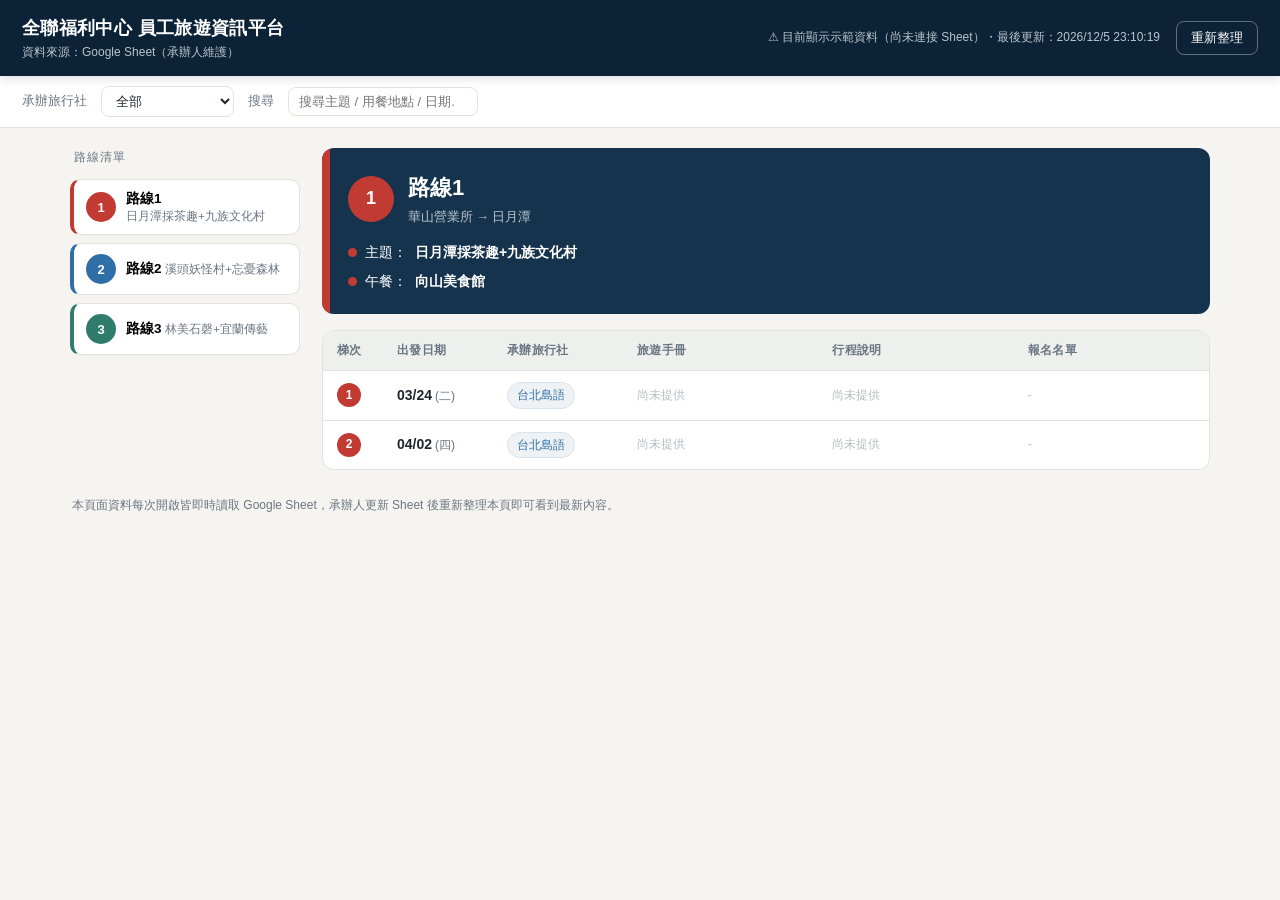
==== commit 6c67df4a: "Add files via upload" ====
--- a/indexTravel.html
+++ b/indexTravel.html
@@ -586,7 +586,7 @@
            操作方式：Google Sheet → 檔案 → 共用 → 發布到網路 →
                     選擇分頁 → 格式選 csv → 發布 → 複製連結貼在下面
         */
-        const SHEET_CSV_URL = "REPLACE_WITH_YOUR_PUBLISHED_CSV_URL";
+        const SHEET_CSV_URL = "https://docs.google.com/spreadsheets/d/e/2PACX-1vSj9Xy7r1N8FMwFSySh_yJUDwo6P9Mfavt4BKgwAUfkSbQ4c5D5KthZnwOC3e_RxDAa8SIiWXRsGWYJ/pub?gid=1353160345&single=true&output=csv";
 
         /* 找不到/尚未設定真實連結時，使用以下示範資料，
            讓頁面在學習/測試階段也能正常運作。
